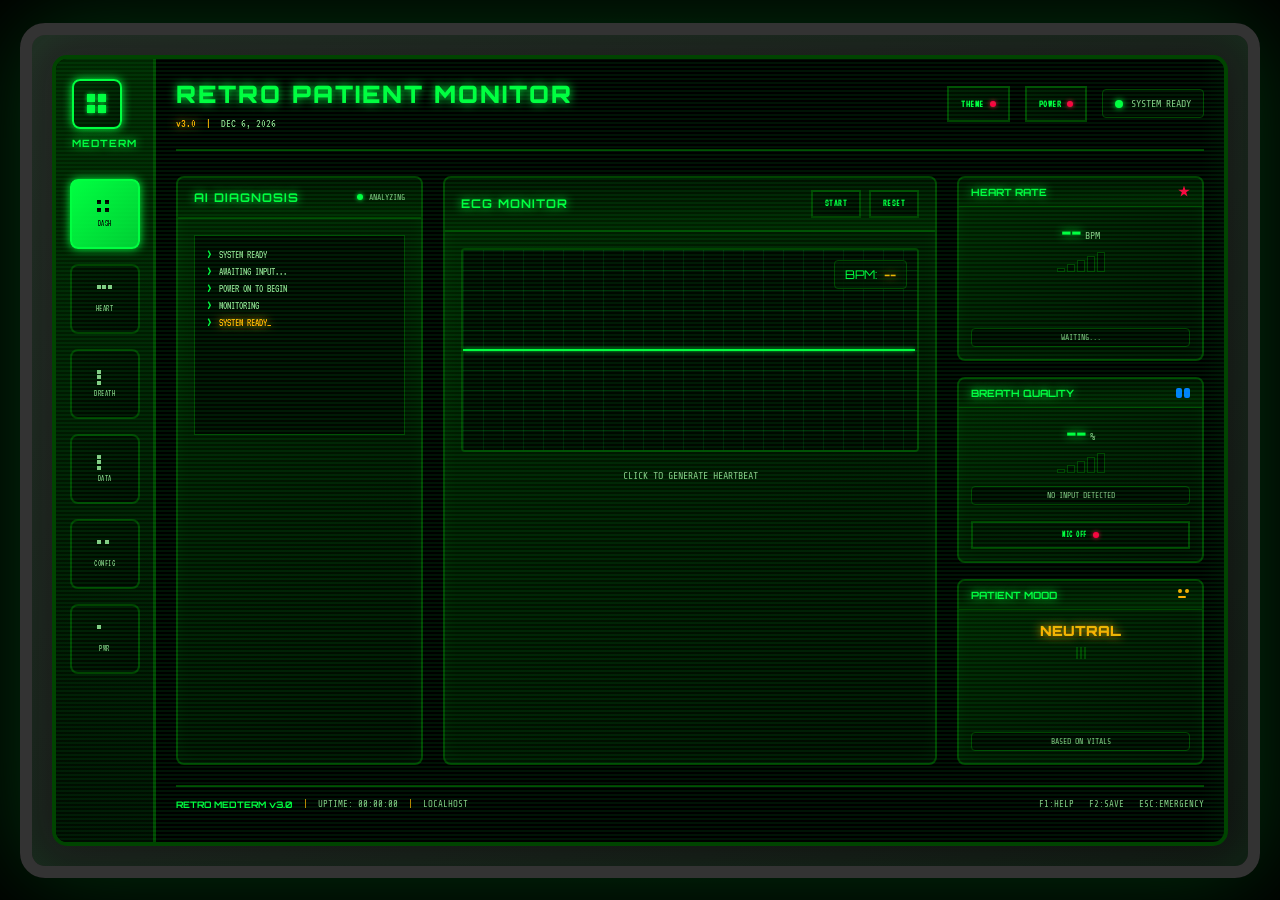
==== click2care/index3.html @ 0d1f0fff "ui finilazed" ====
<!DOCTYPE html>
<html lang="en">
  <head>
    <meta charset="UTF-8" />
    <meta name="viewport" content="width=device-width, initial-scale=1.0" />
    <title>RETRO PATIENT MONITOR v3.0</title>
    <link rel="preconnect" href="https://fonts.googleapis.com" />
    <link rel="preconnect" href="https://fonts.gstatic.com" crossorigin />
    <link
      href="https://fonts.googleapis.com/css2?family=Orbitron:wght@400;700;900&family=Share+Tech+Mono:wght@400&family=VT323&display=swap"
      rel="stylesheet"
    />
    <link rel="stylesheet" href="style3.css" />
  </head>
  <body>
    <div class="crt-monitor">
      <div class="screen-bezel">
        <div class="screen-content">
          <!-- CRT Effects -->
          <div class="scanlines"></div>
          <div class="screen-flicker"></div>

          <div class="dashboard">
            <!-- Left Sidebar -->
            <aside class="sidebar">
              <div class="logo">
                <div class="logo-icon">
                  <div class="pixel-heart">
                    <div class="heart-pixel"></div>
                    <div class="heart-pixel"></div>
                    <div class="heart-pixel"></div>
                    <div class="heart-pixel"></div>
                  </div>
                </div>
                <div class="logo-text">MEDTERM</div>
              </div>

              <nav class="nav-menu">
                <button class="nav-item active" data-tooltip="DASHBOARD">
                  <div class="nav-icon">
                    <div class="pixel-icon dashboard-icon">
                      <div class="icon-pixel"></div>
                      <div class="icon-pixel"></div>
                      <div class="icon-pixel"></div>
                      <div class="icon-pixel"></div>
                    </div>
                  </div>
                  <span class="nav-label">DASH</span>
                </button>

                <button class="nav-item" data-tooltip="HEART MONITOR">
                  <div class="nav-icon">
                    <div class="pixel-icon heart-icon">
                      <div class="icon-pixel pulse"></div>
                      <div class="icon-pixel pulse"></div>
                      <div class="icon-pixel pulse"></div>
                    </div>
                  </div>
                  <span class="nav-label">HEART</span>
                </button>

                <button class="nav-item" data-tooltip="BREATH ANALYSIS">
                  <div class="nav-icon">
                    <div class="pixel-icon breath-icon">
                      <div class="icon-pixel wave"></div>
                      <div class="icon-pixel wave"></div>
                      <div class="icon-pixel wave"></div>
                    </div>
                  </div>
                  <span class="nav-label">BREATH</span>
                </button>

                <button class="nav-item" data-tooltip="PATIENT RECORDS">
                  <div class="nav-icon">
                    <div class="pixel-icon records-icon">
                      <div class="icon-pixel"></div>
                      <div class="icon-pixel"></div>
                      <div class="icon-pixel"></div>
                    </div>
                  </div>
                  <span class="nav-label">DATA</span>
                </button>

                <button class="nav-item" data-tooltip="SETTINGS">
                  <div class="nav-icon">
                    <div class="pixel-icon settings-icon">
                      <div class="icon-pixel rotate"></div>
                      <div class="icon-pixel rotate"></div>
                    </div>
                  </div>
                  <span class="nav-label">CONFIG</span>
                </button>

                <button class="nav-item power-nav" data-tooltip="POWER">
                  <div class="nav-icon">
                    <div class="pixel-icon power-icon">
                      <div class="icon-pixel"></div>
                    </div>
                  </div>
                  <span class="nav-label">PWR</span>
                </button>
              </nav>
            </aside>

            <!-- Main Content -->
            <main class="main-content">
              <header class="header">
                <div class="header-left">
                  <h1 class="app-title">RETRO PATIENT MONITOR</h1>
                  <div class="system-info">
                    <span class="version">v3.0</span>
                    <span class="separator">|</span>
                    <span class="date">MARCH 2024</span>
                  </div>
                </div>
                <div class="header-controls">
                  <button class="pixel-btn theme-toggle" title="TOGGLE THEME">
                    <span class="btn-text">THEME</span>
                    <div class="btn-led"></div>
                  </button>
                  <button class="pixel-btn power-btn" title="POWER ON/OFF">
                    <span class="btn-text">POWER</span>
                    <div class="btn-led power-led"></div>
                  </button>
                  <div class="status-indicator">
                    <div class="status-dot"></div>
                    <span class="status-text">SYSTEM READY</span>
                  </div>
                </div>
              </header>

              <div class="content-grid">
                <!-- Analysis Box -->
                <section class="analysis-box">
                  <div class="panel-header">
                    <h2 class="panel-title">AI DIAGNOSIS</h2>
                    <div class="panel-status">
                      <div class="status-led active"></div>
                      <span>ANALYZING</span>
                    </div>
                  </div>
                  <div class="panel-body">
                    <div class="diagnosis-display">
                      <div class="terminal-screen">
                        <div class="terminal-line">
                          <span class="prompt">></span>
                          <span class="text">SYSTEM READY</span>
                        </div>
                        <div class="terminal-line">
                          <span class="prompt">></span>
                          <span class="text">AWAITING INPUT...</span>
                        </div>
                        <div class="terminal-line">
                          <span class="prompt">></span>
                          <span class="text">POWER ON TO BEGIN</span>
                        </div>
                        <div class="terminal-line">
                          <span class="prompt">></span>
                          <span class="text">MONITORING</span>
                        </div>
                        <div class="terminal-line current">
                          <span class="prompt">></span>
                          <span class="text" id="diagnosisText">STANDBY_</span>
                        </div>
                      </div>
                    </div>
                    <div class="alert-section hidden">
                      <div class="alert-indicator">
                        <div class="alert-icon">⚠</div>
                        <p class="alert-message">PATIENT CRITICAL</p>
                      </div>
                    </div>
                  </div>
                </section>

                <!-- Graph Section -->
                <section class="graph-section">
                  <div class="panel-header">
                    <h2 class="panel-title">ECG MONITOR</h2>
                    <div class="graph-controls">
                      <button class="pixel-btn control-btn start-btn">
                        <span class="btn-text">START</span>
                      </button>
                      <button class="pixel-btn control-btn reset-btn">
                        <span class="btn-text">RESET</span>
                      </button>
                    </div>
                  </div>
                  <div class="panel-body">
                    <div class="graph-container">
                      <div class="crt-screen">
                        <canvas
                          id="ecgCanvas"
                          width="600"
                          height="200"
                        ></canvas>
                        <div class="screen-grid"></div>
                        <div class="graph-overlay">
                          <div class="bpm-display">
                            <span class="bpm-label">BPM:</span>
                            <span class="bpm-value" id="bpmValue">--</span>
                          </div>
                        </div>
                      </div>
                      <div class="graph-message">
                        <span id="graphMessage"
                          >CLICK TO GENERATE HEARTBEAT</span
                        >
                      </div>
                    </div>
                  </div>
                </section>

                <!-- Vitals Section -->
                <section class="vitals-section">
                  <!-- Heart Rate Card -->
                  <div class="vital-card bpm-card">
                    <div class="card-header">
                      <h3 class="card-title">HEART RATE</h3>
                      <div class="card-icon">
                        <div class="pixel-heart-small">
                          <div class="heart-beat-pixel"></div>
                        </div>
                      </div>
                    </div>
                    <div class="card-body">
                      <div class="vital-display">
                        <div class="vital-value">
                          <span class="value" id="heartRate">--</span>
                          <span class="unit">BPM</span>
                        </div>
                        <div class="vital-bars">
                          <div class="bar" data-level="1"></div>
                          <div class="bar" data-level="2"></div>
                          <div class="bar" data-level="3"></div>
                          <div class="bar" data-level="4"></div>
                          <div class="bar" data-level="5"></div>
                        </div>
                      </div>
                      <div class="vital-status" id="heartStatus">
                        WAITING...
                      </div>
                    </div>
                  </div>

                  <!-- Breath Quality Card -->
                  <div class="vital-card breath-card">
                    <div class="card-header">
                      <h3 class="card-title">BREATH QUALITY</h3>
                      <div class="card-icon">
                        <div class="pixel-lungs">
                          <div class="lung-pixel"></div>
                          <div class="lung-pixel"></div>
                        </div>
                      </div>
                    </div>
                    <div class="card-body">
                      <div class="vital-display">
                        <div class="vital-value">
                          <span class="value" id="breathQuality">--</span>
                          <span class="unit">%</span>
                        </div>
                        <div class="vital-bars">
                          <div class="bar" data-level="1"></div>
                          <div class="bar" data-level="2"></div>
                          <div class="bar" data-level="3"></div>
                          <div class="bar" data-level="4"></div>
                          <div class="bar" data-level="5"></div>
                        </div>
                      </div>
                      <div class="vital-status" id="breathStatus">
                        NO INPUT DETECTED
                      </div>
                      <div class="breath-controls">
                        <button class="pixel-btn mic-btn" id="micToggle">
                          <span class="btn-text">MIC OFF</span>
                          <div class="btn-led"></div>
                        </button>
                      </div>
                    </div>
                  </div>

                  <!-- Patient Mood Card -->
                  <div class="vital-card mood-card">
                    <div class="card-header">
                      <h3 class="card-title">PATIENT MOOD</h3>
                      <div class="card-icon">
                        <div class="pixel-face" id="moodIcon">
                          <div class="face-pixel eye"></div>
                          <div class="face-pixel eye"></div>
                          <div class="face-pixel mouth"></div>
                        </div>
                      </div>
                    </div>
                    <div class="card-body">
                      <div class="vital-display">
                        <div class="vital-value">
                          <span class="value mood-text" id="moodValue"
                            >NEUTRAL</span
                          >
                        </div>
                        <div class="mood-indicator">
                          <div class="mood-bar good"></div>
                          <div class="mood-bar ok"></div>
                          <div class="mood-bar bad"></div>
                        </div>
                      </div>
                      <div class="vital-status" id="moodStatus">
                        BASED ON VITALS
                      </div>
                    </div>
                  </div>
                </section>
              </div>

              <!-- Footer -->
              <footer class="footer">
                <div class="footer-info">
                  <span class="system-name">RETRO MEDTERM v3.0</span>
                  <span class="separator">|</span>
                  <span class="uptime"
                    >UPTIME: <span id="uptime">00:00:00</span></span
                  >
                  <span class="separator">|</span>
                  <span class="connection">LOCALHOST</span>
                </div>
                <div class="footer-commands">
                  <span class="command">F1:HELP</span>
                  <span class="command">F2:SAVE</span>
                  <span class="command">ESC:EMERGENCY</span>
                </div>
              </footer>
            </main>
          </div>
        </div>
      </div>
    </div>

    <!-- Alert Modal -->
    <div class="pixel-modal hidden" id="alertModal">
      <div class="modal-content">
        <div class="modal-header">
          <span class="modal-title">SYSTEM ALERT</span>
          <button class="pixel-btn close-btn" onclick="closeAlert()">
            <span class="btn-text">X</span>
          </button>
        </div>
        <div class="modal-body">
          <div class="alert-display">
            <div class="alert-icon-large">⚠</div>
            <div class="alert-text" id="alertText">CRITICAL ERROR DETECTED</div>
          </div>
        </div>
        <div class="modal-footer">
          <button
            class="pixel-btn acknowledge-btn"
            onclick="acknowledgeAlert()"
          >
            <span class="btn-text">ACKNOWLEDGE</span>
          </button>
        </div>
      </div>
    </div>

    <script src="script3.js"></script>
  </body>
</html>
---- click2care/style3.css ----
/* RETRO PATIENT MONITOR v3.0 - PIXEL DASHBOARD EDITION */
/* Authentic CRT Medical Terminal with Original Dashboard Layout */

@import url('https://fonts.googleapis.com/css2?family=Orbitron:wght@400;700;900&family=Share+Tech+Mono:wght@400&family=VT323&display=swap');

* {
    margin: 0;
    padding: 0;
    box-sizing: border-box;
}

:root {
    /* CRT Phosphor Colors */
    --phosphor-green: #00ff41;
    --phosphor-amber: #ffb000;
    --phosphor-red: #ff0040;
    --phosphor-blue: #0080ff;
    --phosphor-white: #ffffff;
    
    /* Background Colors */
    --crt-black: #000000;
    --crt-dark: #001100;
    --crt-darker: #000800;
    --panel-bg: #002200;
    --panel-border: #004400;
    
    /* UI Colors */
    --text-primary: var(--phosphor-green);
    --text-secondary: #88cc88;
    --text-accent: var(--phosphor-amber);
    --text-error: var(--phosphor-red);
    --text-info: var(--phosphor-blue);
    
    /* Fonts */
    --font-mono: 'VT323', 'Share Tech Mono', monospace;
    --font-display: 'Orbitron', monospace;
    --font-terminal: 'Share Tech Mono', monospace;
    
    /* Effects */
    --glow-green: 0 0 10px var(--phosphor-green);
    --glow-red: 0 0 10px var(--phosphor-red);
    --glow-amber: 0 0 10px var(--phosphor-amber);
    --scan-opacity: 0.08;
}

body {
    font-family: var(--font-terminal);
    background: radial-gradient(ellipse at center, #003300 0%, var(--crt-black) 70%);
    color: var(--text-primary);
    overflow: hidden;
    height: 100vh;
    cursor: crosshair;
    image-rendering: pixelated;
    image-rendering: -moz-crisp-edges;
    image-rendering: crisp-edges;
}

/* CRT Monitor Container */
.crt-monitor {
    width: 100vw;
    height: 100vh;
    display: flex;
    align-items: center;
    justify-content: center;
    padding: 20px;
}

.screen-bezel {
    width: 100%;
    max-width: 1400px;
    height: 95vh;
    background: linear-gradient(145deg, #222 0%, #111 100%);
    border: 12px solid #333;
    border-radius: 25px;
    padding: 20px;
    box-shadow: 
        inset 0 0 50px rgba(0, 255, 65, 0.1),
        0 0 100px rgba(0, 255, 65, 0.2);
    position: relative;
}

.screen-content {
    width: 100%;
    height: 100%;
    background: var(--crt-black);
    border: 4px solid var(--panel-border);
    border-radius: 15px;
    overflow: hidden;
    position: relative;
    animation: crt-flicker 0.15s infinite linear alternate;
}

/* CRT Effects */
.scanlines {
    position: absolute;
    top: 0;
    left: 0;
    right: 0;
    bottom: 0;
    background: repeating-linear-gradient(
        0deg,
        transparent,
        transparent 2px,
        rgba(0, 255, 65, var(--scan-opacity)) 2px,
        rgba(0, 255, 65, var(--scan-opacity)) 4px
    );
    pointer-events: none;
    z-index: 1000;
}

.screen-flicker {
    position: absolute;
    top: 0;
    left: 0;
    right: 0;
    bottom: 0;
    background: linear-gradient(
        90deg,
        transparent 98%,
        rgba(0, 255, 65, 0.03) 100%
    );
    animation: flicker-line 0.1s infinite linear;
    pointer-events: none;
    z-index: 999;
}

@keyframes crt-flicker {
    0% { opacity: 1; }
    98% { opacity: 1; }
    99% { opacity: 0.98; }
    100% { opacity: 1; }
}

@keyframes flicker-line {
    0% { transform: translateX(-100%); }
    100% { transform: translateX(100vw); }
}

/* Dashboard Layout */
.dashboard {
    display: flex;
    height: 100%;
    width: 100%;
    position: relative;
    z-index: 2;
}

/* Sidebar */
.sidebar {
    width: 100px;
    background: linear-gradient(180deg, var(--panel-bg) 0%, var(--crt-darker) 100%);
    border-right: 3px solid var(--panel-border);
    display: flex;
    flex-direction: column;
    align-items: center;
    padding: 20px 0;
    position: relative;
}

.sidebar::before {
    content: '';
    position: absolute;
    top: 0;
    left: 0;
    right: 0;
    bottom: 0;
    background: repeating-linear-gradient(
        180deg,
        transparent 0px,
        rgba(0, 255, 65, 0.02) 2px,
        transparent 4px
    );
    pointer-events: none;
}

.logo {
    margin-bottom: 30px;
    text-align: center;
}

.logo-icon {
    width: 50px;
    height: 50px;
    background: linear-gradient(135deg, var(--panel-bg) 0%, var(--crt-dark) 100%);
    border: 2px solid var(--phosphor-green);
    border-radius: 8px;
    display: flex;
    align-items: center;
    justify-content: center;
    margin-bottom: 8px;
    box-shadow: var(--glow-green);
}

.pixel-heart {
    display: grid;
    grid-template-columns: 1fr 1fr;
    grid-template-rows: 1fr 1fr;
    gap: 2px;
    width: 20px;
    height: 20px;
}

.heart-pixel {
    background: var(--phosphor-green);
    width: 8px;
    height: 8px;
    box-shadow: 0 0 4px var(--phosphor-green);
    animation: heartbeat-glow 1.5s ease-in-out infinite;
}

@keyframes heartbeat-glow {
    0%, 100% { opacity: 1; transform: scale(1); }
    50% { opacity: 0.7; transform: scale(1.1); }
}

.logo-text {
    font-family: var(--font-display);
    font-size: 10px;
    font-weight: 700;
    color: var(--phosphor-green);
    text-shadow: var(--glow-green);
    letter-spacing: 1px;
}

/* Navigation Menu */
.nav-menu {
    display: flex;
    flex-direction: column;
    gap: 15px;
    flex: 1;
}

.nav-item {
    width: 70px;
    height: 70px;
    background: linear-gradient(145deg, var(--crt-dark) 0%, var(--crt-darker) 100%);
    border: 2px solid var(--panel-border);
    border-radius: 8px;
    color: var(--text-secondary);
    cursor: crosshair;
    transition: all 0.3s ease;
    position: relative;
    display: flex;
    flex-direction: column;
    align-items: center;
    justify-content: center;
    gap: 4px;
    padding: 8px;
    font-size: 8px;
    text-transform: uppercase;
    letter-spacing: 0.5px;
}

.nav-item:hover {
    background: linear-gradient(145deg, var(--panel-bg) 0%, var(--crt-dark) 100%);
    border-color: var(--phosphor-green);
    color: var(--phosphor-green);
    transform: translateY(-2px);
    box-shadow: var(--glow-green);
}

.nav-item:active {
    transform: translateY(0);
    box-shadow: inset 0 2px 4px rgba(0, 0, 0, 0.3);
}

.nav-item.active {
    background: linear-gradient(135deg, var(--phosphor-green) 0%, #00cc33 100%);
    border-color: var(--phosphor-green);
    color: var(--crt-black);
    box-shadow: var(--glow-green);
}

.nav-item.power-nav.active {
    background: linear-gradient(135deg, var(--phosphor-red) 0%, #cc0033 100%);
    border-color: var(--phosphor-red);
    box-shadow: var(--glow-red);
}

.pixel-icon {
    display: grid;
    gap: 1px;
    width: 16px;
    height: 16px;
}

.dashboard-icon {
    grid-template-columns: 1fr 1fr;
    grid-template-rows: 1fr 1fr;
}

.heart-icon {
    grid-template-columns: repeat(3, 1fr);
    grid-template-rows: 1fr;
}

.breath-icon,
.records-icon {
    grid-template-columns: 1fr;
    grid-template-rows: repeat(3, 1fr);
}

.settings-icon {
    grid-template-columns: 1fr 1fr;
    grid-template-rows: 1fr 1fr;
}

.power-icon {
    grid-template-columns: 1fr;
    grid-template-rows: 1fr;
}

.icon-pixel {
    background: currentColor;
    width: 4px;
    height: 4px;
}

.icon-pixel.pulse {
    animation: pulse-pixel 1s ease-in-out infinite;
}

.icon-pixel.wave {
    animation: wave-pixel 2s ease-in-out infinite;
}

.icon-pixel.rotate {
    animation: rotate-pixel 3s linear infinite;
}

@keyframes pulse-pixel {
    0%, 100% { opacity: 1; }
    50% { opacity: 0.3; }
}

@keyframes wave-pixel {
    0%, 100% { transform: scaleY(1); }
    50% { transform: scaleY(0.5); }
}

@keyframes rotate-pixel {
    from { transform: rotate(0deg); }
    to { transform: rotate(360deg); }
}

.nav-label {
    font-family: var(--font-mono);
    font-size: 8px;
    font-weight: 400;
}

/* Tooltip */
.nav-item::after {
    content: attr(data-tooltip);
    position: absolute;
    left: 80px;
    top: 50%;
    transform: translateY(-50%);
    background: var(--crt-darker);
    color: var(--phosphor-green);
    padding: 6px 10px;
    border-radius: 4px;
    font-size: 10px;
    white-space: nowrap;
    opacity: 0;
    visibility: hidden;
    transition: all 0.3s ease;
    border: 1px solid var(--panel-border);
    box-shadow: var(--glow-green);
    z-index: 1000;
}

.nav-item:hover::after {
    opacity: 1;
    visibility: visible;
}

/* Main Content */
.main-content {
    flex: 1;
    padding: 20px;
    overflow-y: auto;
    display: flex;
    flex-direction: column;
}

/* Header */
.header {
    display: flex;
    justify-content: space-between;
    align-items: center;
    margin-bottom: 25px;
    padding-bottom: 20px;
    border-bottom: 2px solid var(--panel-border);
}

.header-left {
    display: flex;
    flex-direction: column;
    gap: 8px;
}

.app-title {
    font-family: var(--font-display);
    font-size: 24px;
    font-weight: 900;
    color: var(--phosphor-green);
    text-shadow: var(--glow-green);
    letter-spacing: 2px;
    text-transform: uppercase;
}

.system-info {
    display: flex;
    align-items: center;
    gap: 10px;
    font-family: var(--font-mono);
    font-size: 12px;
    color: var(--text-secondary);
}

.version {
    color: var(--phosphor-amber);
    text-shadow: var(--glow-amber);
}

.separator {
    color: var(--phosphor-amber);
}

.header-controls {
    display: flex;
    align-items: center;
    gap: 15px;
}

/* Pixel Buttons */
.pixel-btn {
    background: linear-gradient(145deg, var(--crt-dark) 0%, var(--crt-darker) 100%);
    border: 2px solid var(--panel-border);
    color: var(--text-primary);
    font-family: var(--font-mono);
    font-size: 10px;
    font-weight: 700;
    text-transform: uppercase;
    padding: 8px 12px;
    cursor: crosshair;
    transition: all 0.2s ease;
    position: relative;
    display: flex;
    align-items: center;
    gap: 6px;
    letter-spacing: 0.5px;
    min-height: 36px;
    min-width: 60px;
    justify-content: center;
}

.pixel-btn:hover {
    background: linear-gradient(145deg, var(--panel-bg) 0%, var(--crt-dark) 100%);
    border-color: var(--phosphor-green);
    color: var(--phosphor-green);
    text-shadow: var(--glow-green);
    box-shadow: var(--glow-green);
    transform: translateY(-1px);
}

.pixel-btn:active {
    transform: translateY(0);
    box-shadow: inset 0 2px 4px rgba(0, 0, 0, 0.3);
}

.pixel-btn:focus {
    outline: 2px solid var(--phosphor-green);
    outline-offset: 2px;
}

.pixel-btn.active {
    background: linear-gradient(135deg, var(--phosphor-green) 0%, #00cc33 100%);
    border-color: var(--phosphor-green);
    color: var(--crt-black);
    box-shadow: var(--glow-green);
}

.btn-led {
    width: 6px;
    height: 6px;
    background: var(--phosphor-red);
    border-radius: 50%;
    box-shadow: 0 0 4px var(--phosphor-red);
}

.btn-led.active,
.power-led.active {
    background: var(--phosphor-green);
    box-shadow: 0 0 4px var(--phosphor-green);
}

.status-indicator {
    display: flex;
    align-items: center;
    gap: 8px;
    padding: 8px 12px;
    background: var(--crt-darker);
    border: 1px solid var(--panel-border);
    border-radius: 4px;
}

.status-dot {
    width: 8px;
    height: 8px;
    background: var(--phosphor-green);
    border-radius: 50%;
    box-shadow: 0 0 6px var(--phosphor-green);
    animation: status-pulse 2s infinite;
}

.status-dot.critical {
    background: var(--phosphor-red);
    box-shadow: 0 0 6px var(--phosphor-red);
    animation: critical-pulse 0.5s infinite;
}

@keyframes status-pulse {
    0%, 100% { opacity: 1; }
    50% { opacity: 0.5; }
}

@keyframes critical-pulse {
    0%, 100% { opacity: 1; transform: scale(1); }
    50% { opacity: 0.7; transform: scale(1.2); }
}

.status-text {
    font-size: 10px;
    text-transform: uppercase;
    color: var(--text-secondary);
}

/* Content Grid */
.content-grid {
    display: grid;
    grid-template-columns: 1fr 2fr 1fr;
    grid-template-rows: 1fr;
    gap: 20px;
    flex: 1;
}

/* Panel Base Styles */
.analysis-box,
.graph-section,
.vital-card {
    background: linear-gradient(145deg, var(--panel-bg) 0%, var(--crt-darker) 100%);
    border: 2px solid var(--panel-border);
    border-radius: 8px;
    overflow: hidden;
    position: relative;
    box-shadow: inset 0 0 20px rgba(0, 255, 65, 0.05);
}

.panel-header {
    background: linear-gradient(180deg, var(--crt-dark) 0%, var(--panel-bg) 100%);
    border-bottom: 2px solid var(--panel-border);
    padding: 12px 16px;
    display: flex;
    justify-content: space-between;
    align-items: center;
}

.panel-title {
    font-family: var(--font-display);
    font-size: 12px;
    font-weight: 700;
    color: var(--phosphor-green);
    text-shadow: var(--glow-green);
    text-transform: uppercase;
    letter-spacing: 1px;
}

.panel-status {
    display: flex;
    align-items: center;
    gap: 6px;
    font-size: 8px;
    text-transform: uppercase;
    color: var(--text-secondary);
}

.status-led {
    width: 6px;
    height: 6px;
    background: var(--phosphor-red);
    border-radius: 50%;
    box-shadow: 0 0 4px var(--phosphor-red);
}

.status-led.active {
    background: var(--phosphor-green);
    box-shadow: 0 0 4px var(--phosphor-green);
}

.panel-body {
    padding: 16px;
    height: calc(100% - 60px);
}

/* Analysis Box */
.analysis-box {
    grid-column: 1;
}

.terminal-screen {
    background: var(--crt-darker);
    border: 1px solid var(--panel-border);
    padding: 12px;
    height: 200px;
    overflow-y: auto;
    font-family: var(--font-mono);
    font-size: 11px;
}

.terminal-line {
    display: flex;
    align-items: center;
    gap: 8px;
    margin-bottom: 4px;
    line-height: 1.2;
}

.prompt {
    color: var(--phosphor-green);
    font-weight: 700;
}

.text {
    color: var(--text-secondary);
}

.terminal-line.current .text {
    color: var(--phosphor-amber);
    text-shadow: var(--glow-amber);
}

.alert-section {
    margin-top: 16px;
    opacity: 1;
    transition: all 0.3s ease;
}

.alert-section.hidden {
    opacity: 0;
    visibility: hidden;
    height: 0;
    margin: 0;
    overflow: hidden;
}

.alert-indicator {
    display: flex;
    align-items: center;
    gap: 12px;
    padding: 12px;
    background: rgba(255, 0, 64, 0.1);
    border: 2px solid var(--phosphor-red);
    border-radius: 4px;
    animation: alert-pulse 1s infinite;
}

@keyframes alert-pulse {
    0%, 100% { 
        border-color: var(--phosphor-red);
        box-shadow: 0 0 0 0 rgba(255, 0, 64, 0.4);
    }
    50% { 
        border-color: #ff4466;
        box-shadow: 0 0 0 8px rgba(255, 0, 64, 0.1);
    }
}

.alert-icon {
    font-size: 20px;
    color: var(--phosphor-red);
    text-shadow: var(--glow-red);
}

.alert-message {
    color: var(--phosphor-red);
    font-weight: 700;
    font-size: 12px;
    text-transform: uppercase;
    margin: 0;
}

/* Graph Section */
.graph-section {
    grid-column: 2;
    display: flex;
    flex-direction: column;
}

.graph-controls {
    display: flex;
    gap: 8px;
}

.control-btn {
    padding: 6px 10px;
    font-size: 9px;
    min-width: 50px;
    min-height: 28px;
}

.graph-container {
    flex: 1;
    display: flex;
    flex-direction: column;
    gap: 10px;
}

.crt-screen {
    flex: 1;
    background: var(--crt-darker);
    border: 2px solid var(--panel-border);
    border-radius: 4px;
    position: relative;
    overflow: hidden;
    min-height: 200px;
}

#ecgCanvas {
    width: 100%;
    height: 100%;
    display: block;
    background: transparent;
}

.screen-grid {
    position: absolute;
    top: 0;
    left: 0;
    right: 0;
    bottom: 0;
    background-image: 
        linear-gradient(rgba(0, 255, 65, 0.1) 1px, transparent 1px),
        linear-gradient(90deg, rgba(0, 255, 65, 0.1) 1px, transparent 1px);
    background-size: 20px 20px;
    pointer-events: none;
}

.graph-overlay {
    position: absolute;
    top: 10px;
    right: 10px;
    background: rgba(0, 17, 0, 0.8);
    border: 1px solid var(--panel-border);
    padding: 6px 10px;
    border-radius: 4px;
}

.bpm-display {
    display: flex;
    align-items: center;
    gap: 6px;
    font-family: var(--font-display);
    font-size: 12px;
}

.bpm-label {
    color: var(--phosphor-green);
}

.bpm-value {
    color: var(--phosphor-amber);
    font-weight: 700;
    text-shadow: var(--glow-amber);
}

.graph-message {
    text-align: center;
    font-size: 10px;
    color: var(--text-secondary);
    padding: 8px;
    text-transform: uppercase;
}

/* Vitals Section */
.vitals-section {
    grid-column: 3;
    display: flex;
    flex-direction: column;
    gap: 16px;
}

.vital-card {
    flex: 1;
    display: flex;
    flex-direction: column;
    min-height: 120px;
}

.card-header {
    background: linear-gradient(180deg, var(--crt-dark) 0%, var(--panel-bg) 100%);
    border-bottom: 1px solid var(--panel-border);
    padding: 8px 12px;
    display: flex;
    justify-content: space-between;
    align-items: center;
}

.card-title {
    font-family: var(--font-display);
    font-size: 10px;
    font-weight: 700;
    color: var(--phosphor-green);
    text-shadow: var(--glow-green);
    text-transform: uppercase;
}

.card-icon {
    display: flex;
    align-items: center;
    justify-content: center;
}

.pixel-heart-small {
    width: 12px;
    height: 12px;
    position: relative;
}

.heart-beat-pixel {
    width: 12px;
    height: 12px;
    background: var(--phosphor-red);
    clip-path: polygon(50% 0%, 61% 35%, 98% 35%, 68% 57%, 79% 91%, 50% 70%, 21% 91%, 32% 57%, 2% 35%, 39% 35%);
    animation: heartbeat-pulse 1.5s ease-in-out infinite;
}

@keyframes heartbeat-pulse {
    0%, 100% { transform: scale(1); opacity: 1; }
    50% { transform: scale(1.2); opacity: 0.8; }
}

.pixel-lungs {
    display: flex;
    gap: 2px;
}

.lung-pixel {
    width: 6px;
    height: 10px;
    background: var(--phosphor-blue);
    border-radius: 2px;
    animation: breath-pulse 2s ease-in-out infinite;
}

@keyframes breath-pulse {
    0%, 100% { transform: scaleY(1); }
    50% { transform: scaleY(0.7); }
}

.pixel-face {
    display: grid;
    grid-template-columns: 1fr 1fr;
    grid-template-rows: 1fr 1fr;
    gap: 2px;
    width: 12px;
    height: 12px;
}

.face-pixel {
    width: 4px;
    height: 4px;
    background: var(--phosphor-amber);
}

.face-pixel.eye {
    border-radius: 50%;
}

.face-pixel.mouth {
    grid-column: 1 / 3;
    width: 8px;
    height: 2px;
    border-radius: 2px;
}

.card-body {
    flex: 1;
    padding: 12px;
    display: flex;
    flex-direction: column;
    gap: 8px;
}

.vital-display {
    flex: 1;
    display: flex;
    flex-direction: column;
    align-items: center;
    gap: 8px;
}

.vital-value {
    display: flex;
    align-items: baseline;
    gap: 4px;
    text-align: center;
}

.value {
    font-family: var(--font-display);
    font-size: 20px;
    font-weight: 900;
    color: var(--phosphor-green);
    text-shadow: var(--glow-green);
}

.unit {
    font-size: 10px;
    color: var(--text-secondary);
}

.mood-text {
    font-size: 14px;
    color: var(--phosphor-amber);
    text-shadow: var(--glow-amber);
}

.vital-bars {
    display: flex;
    gap: 2px;
    height: 20px;
    align-items: flex-end;
}

.bar {
    width: 8px;
    background: var(--crt-darker);
    border: 1px solid var(--panel-border);
    transition: all 0.3s ease;
}

.bar[data-level="1"] { height: 4px; }
.bar[data-level="2"] { height: 8px; }
.bar[data-level="3"] { height: 12px; }
.bar[data-level="4"] { height: 16px; }
.bar[data-level="5"] { height: 20px; }

.bar.active {
    background: var(--phosphor-green);
    box-shadow: 0 0 4px var(--phosphor-green);
}

.bpm-card .bar.active {
    background: var(--phosphor-red);
    box-shadow: 0 0 4px var(--phosphor-red);
}

.breath-card .bar.active {
    background: var(--phosphor-blue);
    box-shadow: 0 0 4px var(--phosphor-blue);
}

.mood-indicator {
    display: flex;
    gap: 2px;
    height: 12px;
}

.mood-bar {
    flex: 1;
    height: 100%;
    background: var(--crt-darker);
    border: 1px solid var(--panel-border);
}

.mood-bar.good.active {
    background: var(--phosphor-green);
    box-shadow: 0 0 4px var(--phosphor-green);
}

.mood-bar.ok.active {
    background: var(--phosphor-amber);
    box-shadow: 0 0 4px var(--phosphor-amber);
}

.mood-bar.bad.active {
    background: var(--phosphor-red);
    box-shadow: 0 0 4px var(--phosphor-red);
}

.vital-status {
    font-size: 8px;
    color: var(--text-secondary);
    text-align: center;
    text-transform: uppercase;
    padding: 4px 8px;
    background: var(--crt-darker);
    border: 1px solid var(--panel-border);
    border-radius: 4px;
}

.breath-controls {
    margin-top: 8px;
}

.mic-btn {
    width: 100%;
    font-size: 8px;
    min-height: 24px;
}

/* Footer */
.footer {
    margin-top: 20px;
    padding: 12px 0;
    border-top: 2px solid var(--panel-border);
    display: flex;
    justify-content: space-between;
    align-items: center;
    font-size: 9px;
}

.footer-info {
    display: flex;
    align-items: center;
    gap: 10px;
    color: var(--text-secondary);
}

.system-name {
    font-family: var(--font-display);
    font-weight: 700;
    color: var(--phosphor-green);
}

.footer-commands {
    display: flex;
    gap: 15px;
}

.command {
    color: var(--text-secondary);
    text-transform: uppercase;
}

/* Modal */
.pixel-modal {
    position: fixed;
    top: 0;
    left: 0;
    width: 100%;
    height: 100%;
    background: rgba(0, 0, 0, 0.9);
    display: flex;
    align-items: center;
    justify-content: center;
    z-index: 2000;
    transition: all 0.3s ease;
}

.pixel-modal.hidden {
    opacity: 0;
    visibility: hidden;
}

.modal-content {
    background: linear-gradient(145deg, var(--panel-bg) 0%, var(--crt-darker) 100%);
    border: 3px solid var(--phosphor-red);
    max-width: 400px;
    width: 90%;
    box-shadow: 
        0 0 30px var(--phosphor-red),
        inset 0 0 20px rgba(255, 0, 64, 0.1);
    animation: modal-glitch 0.1s infinite;
}

@keyframes modal-glitch {
    0%, 90% { transform: translate(0); }
    95% { transform: translate(1px, -1px); }
    100% { transform: translate(0); }
}

.modal-header {
    background: linear-gradient(180deg, var(--crt-dark) 0%, var(--panel-bg) 100%);
    border-bottom: 2px solid var(--phosphor-red);
    padding: 12px 16px;
    display: flex;
    justify-content: space-between;
    align-items: center;
}

.modal-title {
    font-family: var(--font-display);
    font-size: 12px;
    font-weight: 700;
    color: var(--phosphor-red);
    text-shadow: var(--glow-red);
    text-transform: uppercase;
}

.close-btn {
    padding: 4px 8px;
    font-size: 10px;
    min-width: 24px;
    min-height: 24px;
}

.modal-body {
    padding: 24px 16px;
    text-align: center;
}

.alert-display {
    display: flex;
    flex-direction: column;
    align-items: center;
    gap: 16px;
}

.alert-icon-large {
    font-size: 48px;
    color: var(--phosphor-red);
    text-shadow: var(--glow-red);
    animation: pulse-alert 1s infinite;
}

@keyframes pulse-alert {
    0%, 100% { transform: scale(1); }
    50% { transform: scale(1.1); }
}

.alert-text {
    font-family: var(--font-display);
    font-size: 14px;
    color: var(--phosphor-red);
    text-shadow: var(--glow-red);
    text-transform: uppercase;
    font-weight: 700;
}

.modal-footer {
    padding: 12px 16px;
    text-align: center;
    border-top: 1px solid var(--phosphor-red);
}

.acknowledge-btn {
    font-size: 10px;
    min-width: 100px;
}

/* Responsive Design */
@media (max-width: 1200px) {
    .content-grid {
        grid-template-columns: 1fr 1.5fr;
        grid-template-rows: auto 1fr;
        gap: 16px;
    }
    
    .analysis-box {
        grid-column: 1;
        grid-row: 1;
    }
    
    .graph-section {
        grid-column: 1 / 3;
        grid-row: 2;
    }
    
    .vitals-section {
        grid-column: 2;
        grid-row: 1;
        flex-direction: row;
        gap: 12px;
    }
}

@media (max-width: 768px) {
    .sidebar {
        width: 80px;
        padding: 15px 0;
    }
    
    .main-content {
        padding: 15px;
    }
    
    .header {
        flex-direction: column;
        align-items: flex-start;
        gap: 12px;
    }
    
    .app-title {
        font-size: 18px;
    }
    
    .content-grid {
        grid-template-columns: 1fr;
        grid-template-rows: auto auto auto;
        gap: 12px;
    }
    
    .analysis-box,
    .graph-section,
    .vitals-section {
        grid-column: 1;
    }
    
    .vitals-section {
        flex-direction: column;
        gap: 12px;
    }
    
    .nav-item {
        width: 60px;
        height: 60px;
    }
    
    .pixel-btn {
        font-size: 9px;
        padding: 6px 10px;
        min-height: 32px;
        min-width: 50px;
    }
}

/* Utility Classes */
.hidden {
    display: none !important;
}

/* Accessibility Enhancements */
@media (prefers-reduced-motion: reduce) {
    *,
    *::before,
    *::after {
        animation-duration: 0.01ms !important;
        animation-iteration-count: 1 !important;
        transition-duration: 0.01ms !important;
    }
}

/* High Contrast Mode */
@media (prefers-contrast: high) {
    :root {
        --phosphor-green: #00ff00;
        --phosphor-red: #ff0000;
        --phosphor-amber: #ffff00;
        --text-secondary: #cccccc;
    }
}
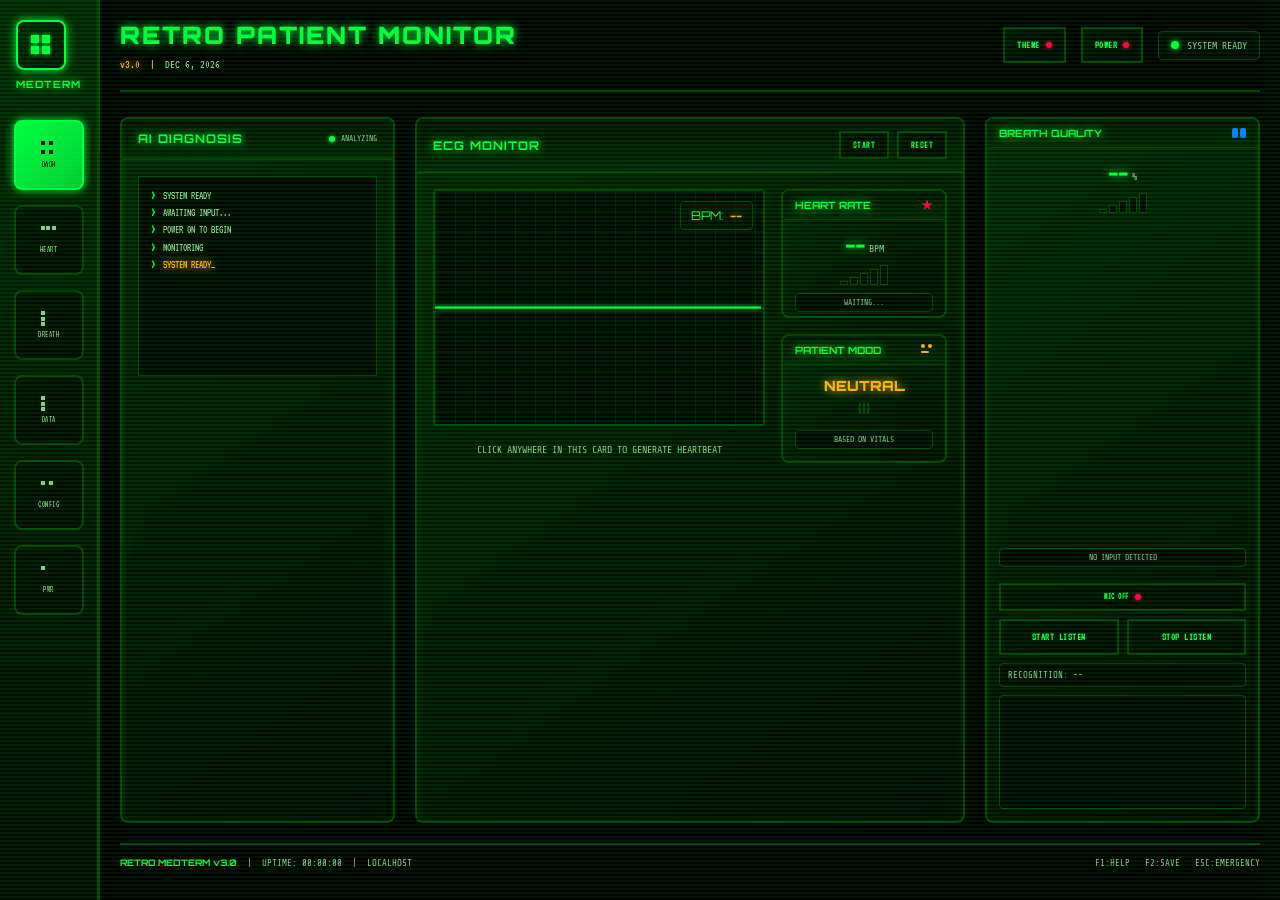
==== commit 2d152267: "Grouped Sec" ====
--- a/click2care/index3.html
+++ b/click2care/index3.html
@@ -173,8 +173,8 @@
                   </div>
                 </section>
 
-                <!-- Graph Section -->
-                <section class="graph-section">
+                <!-- Combined Heart & Mood Section (Section 2) -->
+                <section class="graph-section combined-section">
                   <div class="panel-header">
                     <h2 class="panel-title">ECG MONITOR</h2>
                     <div class="graph-controls">
@@ -187,63 +187,91 @@
                     </div>
                   </div>
                   <div class="panel-body">
-                    <div class="graph-container">
-                      <div class="crt-screen">
-                        <canvas
-                          id="ecgCanvas"
-                          width="600"
-                          height="200"
-                        ></canvas>
-                        <div class="screen-grid"></div>
-                        <div class="graph-overlay">
-                          <div class="bpm-display">
-                            <span class="bpm-label">BPM:</span>
-                            <span class="bpm-value" id="bpmValue">--</span>
-                          </div>
-                        </div>
-                      </div>
-                      <div class="graph-message">
-                        <span id="graphMessage"
-                          >CLICK TO GENERATE HEARTBEAT</span
-                        >
+                    <div class="combined-layout" id="heartCombinedCard">
+                      <div class="combined-left">
+                        <div class="graph-container">
+                          <div class="crt-screen">
+                            <canvas
+                              id="ecgCanvas"
+                              width="600"
+                              height="200"
+                            ></canvas>
+                            <div class="screen-grid"></div>
+                            <div class="graph-overlay">
+                              <div class="bpm-display">
+                                <span class="bpm-label">BPM:</span>
+                                <span class="bpm-value" id="bpmValue">--</span>
+                              </div>
+                            </div>
+                          </div>
+                          <div class="graph-message">
+                            <span id="graphMessage">CLICK ANYWHERE IN THIS CARD TO GENERATE HEARTBEAT</span>
+                          </div>
+                        </div>
+                      </div>
+                      <div class="combined-right">
+                        <!-- Heart Rate Card (unchanged design) -->
+                        <div class="vital-card bpm-card">
+                          <div class="card-header">
+                            <h3 class="card-title">HEART RATE</h3>
+                            <div class="card-icon">
+                              <div class="pixel-heart-small">
+                                <div class="heart-beat-pixel"></div>
+                              </div>
+                            </div>
+                          </div>
+                          <div class="card-body">
+                            <div class="vital-display">
+                              <div class="vital-value">
+                                <span class="value" id="heartRate">--</span>
+                                <span class="unit">BPM</span>
+                              </div>
+                              <div class="vital-bars">
+                                <div class="bar" data-level="1"></div>
+                                <div class="bar" data-level="2"></div>
+                                <div class="bar" data-level="3"></div>
+                                <div class="bar" data-level="4"></div>
+                                <div class="bar" data-level="5"></div>
+                              </div>
+                            </div>
+                            <div class="vital-status" id="heartStatus">WAITING...</div>
+                          </div>
+                        </div>
+
+                        <!-- Patient Mood Card -->
+                        <div class="vital-card mood-card">
+                          <div class="card-header">
+                            <h3 class="card-title">PATIENT MOOD</h3>
+                            <div class="card-icon">
+                              <div class="pixel-face" id="moodIcon">
+                                <div class="face-pixel eye"></div>
+                                <div class="face-pixel eye"></div>
+                                <div class="face-pixel mouth"></div>
+                              </div>
+                            </div>
+                          </div>
+                          <div class="card-body">
+                            <div class="vital-display">
+                              <div class="vital-value">
+                                <span class="value mood-text" id="moodValue">NEUTRAL</span>
+                              </div>
+                              <div class="mood-indicator">
+                                <div class="mood-bar good"></div>
+                                <div class="mood-bar ok"></div>
+                                <div class="mood-bar bad"></div>
+                              </div>
+                            </div>
+                            <div class="vital-status" id="moodStatus">BASED ON VITALS</div>
+                          </div>
+                        </div>
                       </div>
                     </div>
                   </div>
                 </section>
 
-                <!-- Vitals Section -->
+                <!-- Vitals Section (Section 3 - Breath only) -->
                 <section class="vitals-section">
-                  <!-- Heart Rate Card -->
-                  <div class="vital-card bpm-card">
-                    <div class="card-header">
-                      <h3 class="card-title">HEART RATE</h3>
-                      <div class="card-icon">
-                        <div class="pixel-heart-small">
-                          <div class="heart-beat-pixel"></div>
-                        </div>
-                      </div>
-                    </div>
-                    <div class="card-body">
-                      <div class="vital-display">
-                        <div class="vital-value">
-                          <span class="value" id="heartRate">--</span>
-                          <span class="unit">BPM</span>
-                        </div>
-                        <div class="vital-bars">
-                          <div class="bar" data-level="1"></div>
-                          <div class="bar" data-level="2"></div>
-                          <div class="bar" data-level="3"></div>
-                          <div class="bar" data-level="4"></div>
-                          <div class="bar" data-level="5"></div>
-                        </div>
-                      </div>
-                      <div class="vital-status" id="heartStatus">
-                        WAITING...
-                      </div>
-                    </div>
-                  </div>
-
-                  <!-- Breath Quality Card -->
+                  <!-- Breath Quality Card (expanded) -->
                   <div class="vital-card breath-card">
                     <div class="card-header">
                       <h3 class="card-title">BREATH QUALITY</h3>
@@ -276,37 +304,14 @@
                           <span class="btn-text">MIC OFF</span>
                           <div class="btn-led"></div>
                         </button>
-                      </div>
-                    </div>
-                  </div>
-
-                  <!-- Patient Mood Card -->
-                  <div class="vital-card mood-card">
-                    <div class="card-header">
-                      <h3 class="card-title">PATIENT MOOD</h3>
-                      <div class="card-icon">
-                        <div class="pixel-face" id="moodIcon">
-                          <div class="face-pixel eye"></div>
-                          <div class="face-pixel eye"></div>
-                          <div class="face-pixel mouth"></div>
-                        </div>
-                      </div>
-                    </div>
-                    <div class="card-body">
-                      <div class="vital-display">
-                        <div class="vital-value">
-                          <span class="value mood-text" id="moodValue"
-                            >NEUTRAL</span
-                          >
-                        </div>
-                        <div class="mood-indicator">
-                          <div class="mood-bar good"></div>
-                          <div class="mood-bar ok"></div>
-                          <div class="mood-bar bad"></div>
-                        </div>
-                      </div>
-                      <div class="vital-status" id="moodStatus">
-                        BASED ON VITALS
+                        <div class="breath-extra-controls">
+                          <button class="pixel-btn breath-start"><span class="btn-text">START LISTEN</span></button>
+                          <button class="pixel-btn breath-stop"><span class="btn-text">STOP LISTEN</span></button>
+                        </div>
+                        <div class="breath-recognition" id="breathRecognition">RECOGNITION: --</div>
+                        <div class="breath-graph">
+                          <canvas id="breathCanvas" width="300" height="100"></canvas>
+                        </div>
                       </div>
                     </div>
                   </div>
--- a/click2care/style3.css
+++ b/click2care/style3.css
@@ -49,6 +49,7 @@
     color: var(--text-primary);
     overflow: hidden;
     height: 100vh;
+    width: 100vw;
     cursor: crosshair;
     image-rendering: pixelated;
     image-rendering: -moz-crisp-edges;
@@ -60,22 +61,19 @@
     width: 100vw;
     height: 100vh;
     display: flex;
-    align-items: center;
-    justify-content: center;
-    padding: 20px;
+    align-items: stretch;
+    justify-content: stretch;
+    padding: 0;
 }
 
 .screen-bezel {
     width: 100%;
-    max-width: 1400px;
-    height: 95vh;
-    background: linear-gradient(145deg, #222 0%, #111 100%);
-    border: 12px solid #333;
-    border-radius: 25px;
-    padding: 20px;
-    box-shadow: 
-        inset 0 0 50px rgba(0, 255, 65, 0.1),
-        0 0 100px rgba(0, 255, 65, 0.2);
+    height: 100%;
+    background: transparent;
+    border: none;
+    border-radius: 0;
+    padding: 0;
+    box-shadow: none;
     position: relative;
 }
 
@@ -83,8 +81,8 @@
     width: 100%;
     height: 100%;
     background: var(--crt-black);
-    border: 4px solid var(--panel-border);
-    border-radius: 15px;
+    border: none;
+    border-radius: 0;
     overflow: hidden;
     position: relative;
     animation: crt-flicker 0.15s infinite linear alternate;
@@ -544,6 +542,7 @@
     grid-template-rows: 1fr;
     gap: 20px;
     flex: 1;
+    min-height: 0;
 }
 
 /* Panel Base Styles */
@@ -697,6 +696,12 @@
     display: flex;
     flex-direction: column;
 }
+
+/* Combined (Section 2) layout */
+.combined-section .panel-body { display: flex; flex-direction: column; }
+.combined-layout { display: grid; grid-template-columns: 2fr 1fr; gap: 16px; align-items: stretch; }
+.combined-left, .combined-right { display: flex; flex-direction: column; gap: 16px; }
+.combined-left .graph-container { flex: 1; }
 
 .graph-controls {
     display: flex;
@@ -1011,6 +1016,40 @@
     min-height: 24px;
 }
 
+/* Breath Section extras */
+.breath-extra-controls {
+    display: grid;
+    grid-template-columns: 1fr 1fr;
+    gap: 8px;
+    margin-top: 8px;
+}
+
+.breath-recognition {
+    margin-top: 8px;
+    font-size: 9px;
+    color: var(--text-secondary);
+    padding: 6px 8px;
+    background: var(--crt-darker);
+    border: 1px solid var(--panel-border);
+    border-radius: 4px;
+    text-transform: uppercase;
+}
+
+.breath-graph {
+    margin-top: 8px;
+    background: var(--crt-darker);
+    border: 1px solid var(--panel-border);
+    border-radius: 4px;
+    padding: 6px;
+}
+
+#breathCanvas {
+    width: 100%;
+    height: 100px;
+    display: block;
+    background: transparent;
+}
+
 /* Footer */
 .footer {
     margin-top: 20px;
@@ -1154,27 +1193,15 @@
 /* Responsive Design */
 @media (max-width: 1200px) {
     .content-grid {
-        grid-template-columns: 1fr 1.5fr;
+        grid-template-columns: 1fr 1.6fr 1fr;
         grid-template-rows: auto 1fr;
         gap: 16px;
     }
     
-    .analysis-box {
-        grid-column: 1;
-        grid-row: 1;
-    }
-    
-    .graph-section {
-        grid-column: 1 / 3;
-        grid-row: 2;
-    }
-    
-    .vitals-section {
-        grid-column: 2;
-        grid-row: 1;
-        flex-direction: row;
-        gap: 12px;
-    }
+    .analysis-box { grid-column: 1; grid-row: 1; }
+    .graph-section { grid-column: 2; grid-row: 1 / 3; }
+    .vitals-section { grid-column: 3; grid-row: 1 / 3; gap: 12px; }
+    .combined-layout { grid-template-columns: 1fr; }
 }
 
 @media (max-width: 768px) {
@@ -1213,6 +1240,8 @@
         flex-direction: column;
         gap: 12px;
     }
+
+    .combined-layout { grid-template-columns: 1fr; }
     
     .nav-item {
         width: 60px;
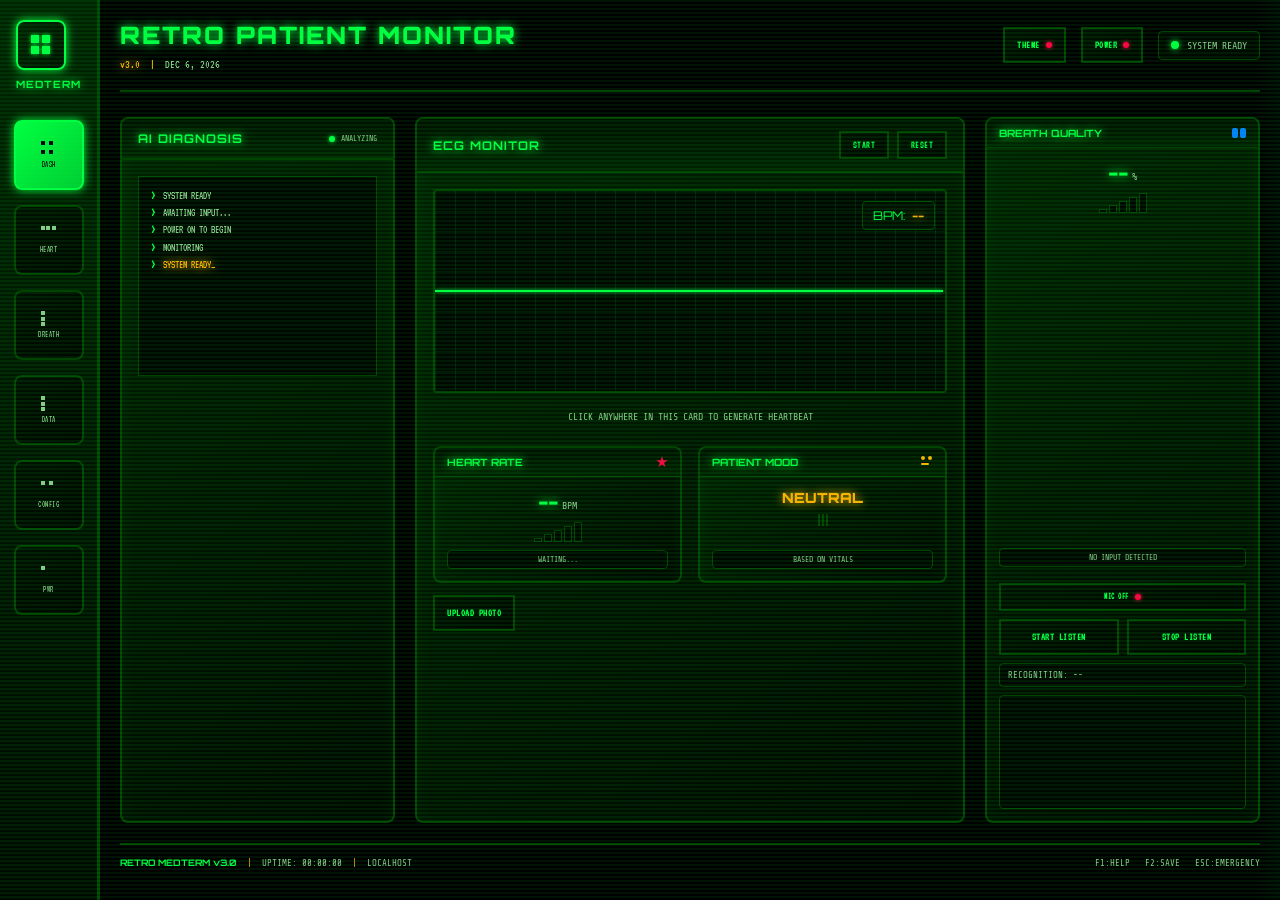
==== commit f1f1e635: "Tried Session Logic" ====
--- a/click2care/index3.html
+++ b/click2care/index3.html
@@ -266,6 +266,17 @@
                         </div>
                       </div>
                     </div>
+                    <div class="diagnosis-actions">
+                      <input type="file" id="photoUpload" accept="image/*" class="hidden" />
+                      <div class="actions-row">
+                        <button class="pixel-btn" id="uploadPhotoBtn" title="UPLOAD PHOTO">
+                          <span class="btn-text">UPLOAD PHOTO</span>
+                        </button>
+                        <button class="pixel-btn" id="printDeathCert" title="PRINT CERTIFICATE" style="display:none;">
+                          <span class="btn-text">PRINT CERT</span>
+                        </button>
+                      </div>
+                    </div>
                   </div>
                 </section>
 
@@ -367,6 +378,28 @@
       </div>
     </div>
 
+    <!-- Session Toast -->
+    <div class="pixel-modal hidden" id="toastModal">
+      <div class="modal-content" style="border-color:#00ff41; max-width: 420px;">
+        <div class="modal-header" style="border-bottom-color:#00ff41;">
+          <span class="modal-title" id="toastTitle">SESSION</span>
+          <button class="pixel-btn close-btn" onclick="closeToast()">
+            <span class="btn-text">X</span>
+          </button>
+        </div>
+        <div class="modal-body">
+          <div class="alert-display">
+            <div class="alert-text" id="toastText">SESSION MESSAGE</div>
+          </div>
+        </div>
+        <div class="modal-footer">
+          <button class="pixel-btn acknowledge-btn" onclick="closeToast()">
+            <span class="btn-text">OK</span>
+          </button>
+        </div>
+      </div>
+    </div>
+
     <script src="script3.js"></script>
   </body>
 </html>
--- a/click2care/style3.css
+++ b/click2care/style3.css
@@ -603,6 +603,9 @@
     height: calc(100% - 60px);
 }
 
+.diagnosis-actions { margin-top: 12px; }
+.actions-row { display: flex; gap: 8px; flex-wrap: wrap; }
+
 /* Analysis Box */
 .analysis-box {
     grid-column: 1;
@@ -699,8 +702,9 @@
 
 /* Combined (Section 2) layout */
 .combined-section .panel-body { display: flex; flex-direction: column; }
-.combined-layout { display: grid; grid-template-columns: 2fr 1fr; gap: 16px; align-items: stretch; }
-.combined-left, .combined-right { display: flex; flex-direction: column; gap: 16px; }
+.combined-layout { display: grid; grid-template-columns: 1fr; grid-auto-rows: auto; gap: 16px; align-items: stretch; }
+.combined-left { display: flex; flex-direction: column; gap: 16px; }
+.combined-right { display: grid; grid-template-columns: 1fr 1fr; gap: 16px; align-items: stretch; }
 .combined-left .graph-container { flex: 1; }
 
 .graph-controls {
